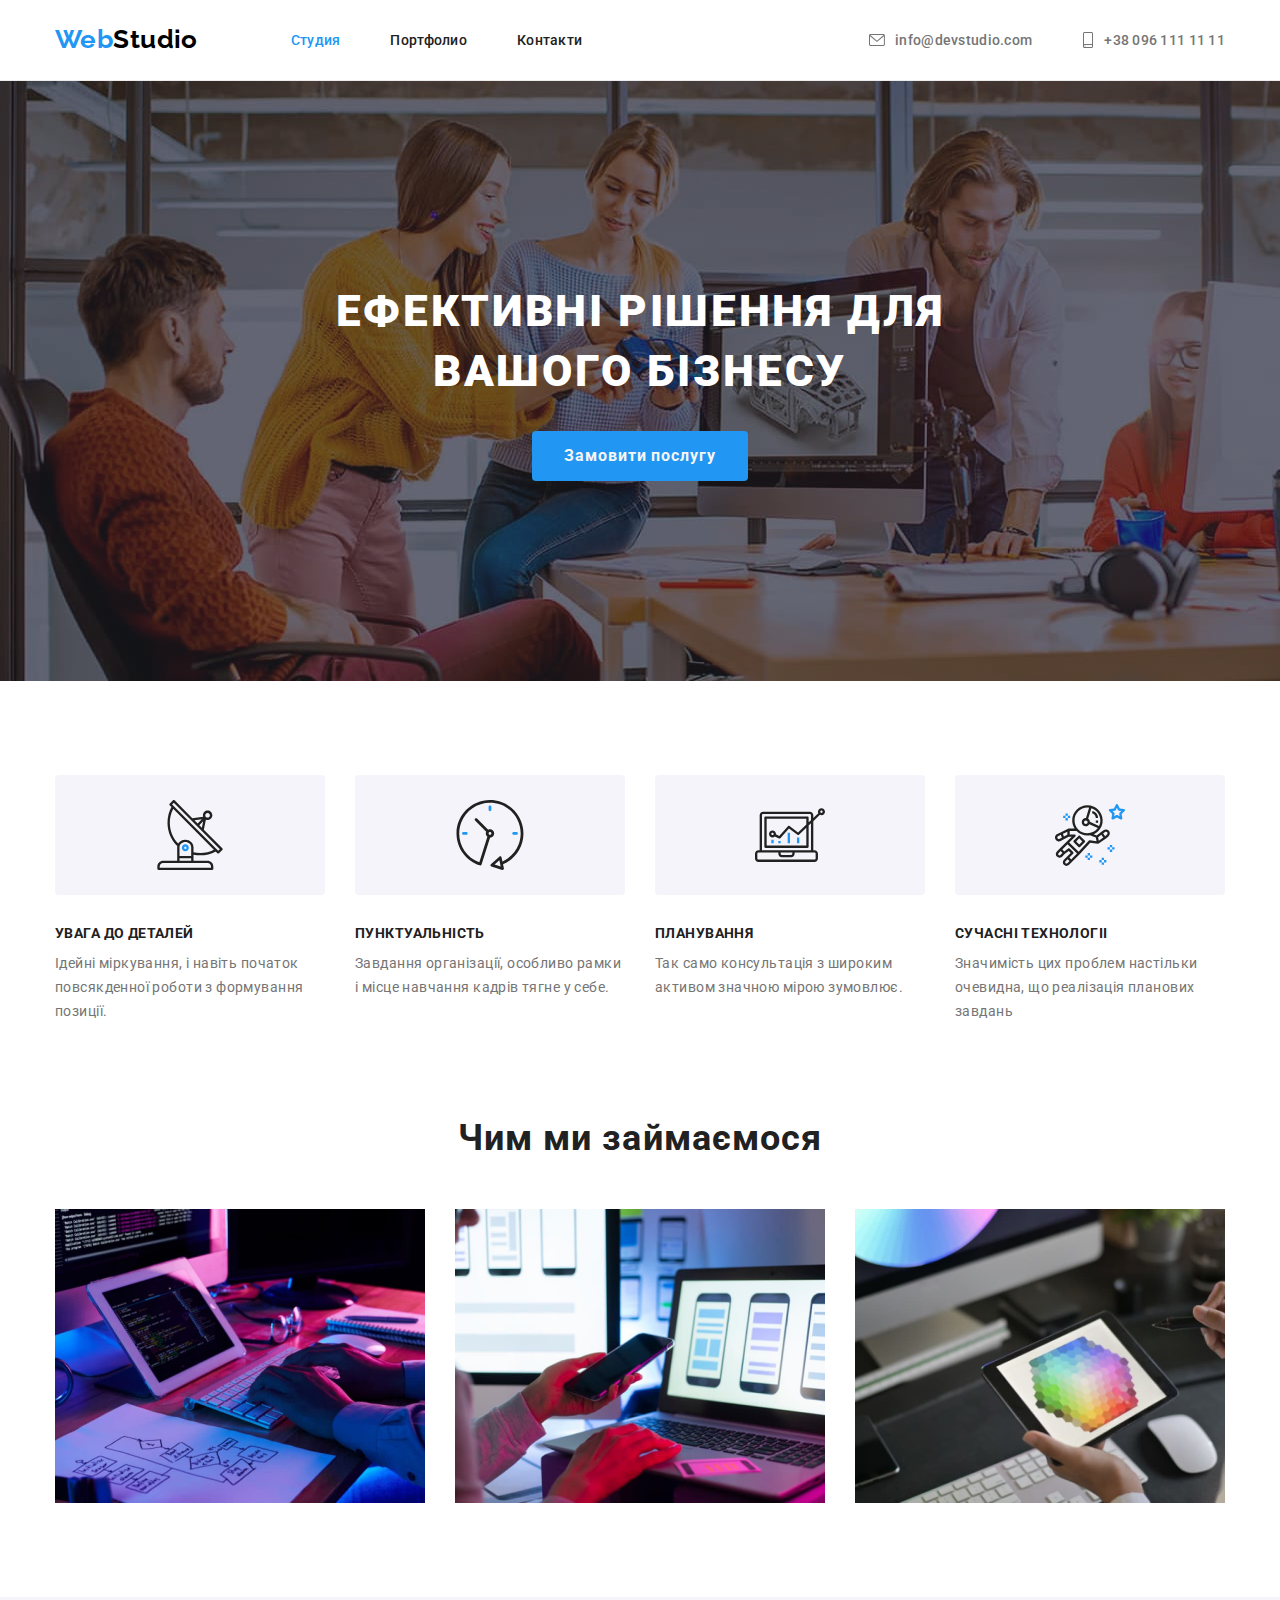
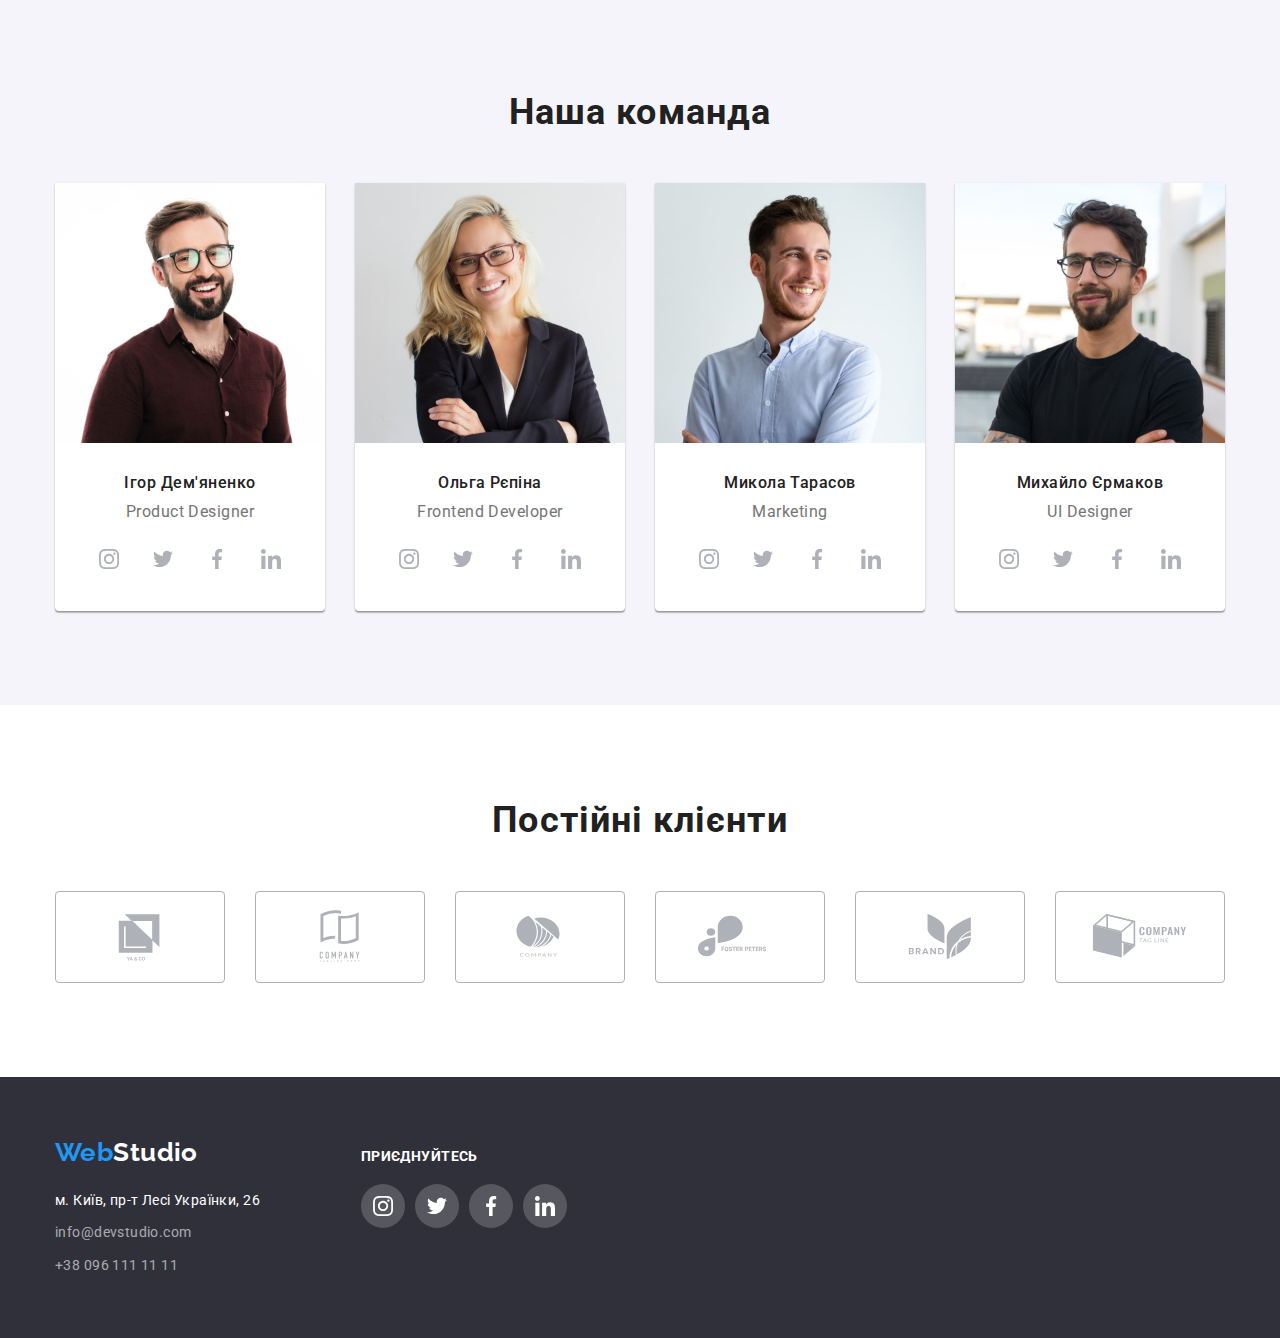
==== index.html @ 204a5676 "Initial commit" ====
<!DOCTYPE html>

<html lang="uk">
  <head>
    <meta charset="UTF-8" />
    <meta http-equiv="X-UA-Compatible" content="IE=edge" />
    <meta name="viewport" content="width=device-width, initial-scale=1.0" />
    <title>Студія</title>
    <link rel="preconnect" href="https://fonts.googleapis.com" />
    <link rel="preconnect" href="https://fonts.gstatic.com" crossorigin />
    <link
      href="https://fonts.googleapis.com/css2?family=Raleway:wght@700&family=Roboto:wght@400;500;700;900&display=swap"
      rel="stylesheet"
    />
    <link
      rel="stylesheet"
      href="https://cdnjs.cloudflare.com/ajax/libs/modern-normalize/1.1.0/modern-normalize.css"
    />
    <link href="./css/styles.css" rel="stylesheet" type="text/css" />
  </head>

  <body>
    <header class="header-studio">
      <div class="container header-container">
        <nav class="header-container">
          <a class="logo" href="./index.html">
            <span class="logo-blue"> Web</span>Studio</a
          >
          <ul class="navigation list header-nav">
            <li>
              <a class="navigation-item logo-blue" href="./index.html">
                Студия</a
              >
            </li>
            <li>
              <a class="navigation-item" href="./portfolio.html">Портфолио</a>
            </li>
            <li><a class="navigation-item" href="">Контакти</a></li>
          </ul>
        </nav>
        <ul class="contacts list">
          <li class="contacts-link">
            <a class="contacts-item" href="mailto:info@devstudio.com">
              <svg class="svg-contacts" width="16" height="12">
                <use href="./images/icons/icons.svg#icon-envelope"></use>
              </svg>
              info@devstudio.com</a
            >
          </li>
          <li class="contacts-link">
            <a class="contacts-item" href="tel:+380961111111">
              <svg class="svg-contacts" width="12" height="16">
                <use href="./images/icons/icons.svg#icon-smartphone"></use>
              </svg>
              +38 096 111 11 11</a
            >
          </li>
        </ul>
      </div>
    </header>

    <main>
    
        <section class="hero">
          <div class="container">
            <h1 class="header">Ефективні рішення для вашого бізнесу</h1>
            <button class="button-serv" type="button">Замовити послугу</button>
          </div>
        </section>
   
      <section class="section">
        <div class="container">
          <h2 class="visually-hidden">
            Характеристики - увага, пунктуальность ....
          </h2>
          <!-- это скрытый тэг --> 
          <ul class="characters list">
            <li>
              <div class="features"><a class="contacts-item " href="">
              <svg class="social-item" width="70" height="70">
                <use href="./images/icons/icons.svg#icon-antenna-1"></use>
              </svg>
            </a></div>
              <h3 class="title-char">увага до деталей</h3>
              <p class="txt-char">
                Ідейні міркування, і навіть початок повсякденної роботи з
                формування позиції.
              </p>
               
            </li>

            <li>
              <div class="features"><a class="contacts-item " href="">
              <svg class="social-item" width="70" height="70">
                <use href="./images/icons/icons.svg#icon-clock-1"></use>
              </svg>
            </a></div>
              <h3 class="title-char">пунктуальність</h3>
              <p class="txt-char">
                Завдання організації, особливо рамки і місце навчання кадрів
                тягне у себе.
              </p>
            </li>

            <li>
              <div class="features"><a class="contacts-item " href="">
              <svg class="social-item" width="70" height="70">
                <use href="./images/icons/icons.svg#icon-diagram-1"></use>
              </svg>
            </a></div>
              <h3 class="title-char">планування</h3>
              <p class="txt-char">
                Так само консультація з широким активом значною мірою зумовлює.
              </p>
            </li>

            <li>
              <div class="features"><a class="contacts-item " href="">
              <svg class="social-item" width="70" height="70">
                <use href="./images/icons/icons.svg#icon-astronaut-1"></use>
              </svg>
            </a></div>
              <h3 class="title-char">сучасні технологіі</h3>
              <p class="txt-char">
                Значимість цих проблем настільки очевидна, що реалізація
                планових завдань
              </p>
            </li>
          </ul>
        </div>
      </section>
      <section class="section work">
        <div class="container">
          <h2 class="title-why">Чим ми займаємося</h2>
          <ul class="why-list list">
            <li>
              <img
                src="./images/leftpicture.jpg"
                alt="алгоритм"
                width="370"
                height="294"
              />
            </li>
            <li>
              <img
                src="./images/centerpicture.jpg"
                alt="смартфон"
                width="370"
                height="294"
              />
            </li>
            <li>
              <img
                src="./images/rightpicture.jpg"
                alt="десктоп"
                width="370"
                height="294"
              />
            </li>
          </ul>
        </div>
      </section>
      <section class="team section">
        <div class="container">
          <h2 class="title-why">Наша команда</h2>
          <ul class="team-list list">
            <li class="team-item">
              <img
                src="./images/demyan.jpg"
                alt="Ігор Дем'яненко"
                width="270"
                height="260"
              />
              <div class="team-card">
                <h3 class="team-name">Ігор Дем'яненко</h3>
                <p class="team-prof" lang="en">Product Designer</p>
              
              <ul class="list social-links">
          <li class="contacts-link team-icon">
            <a class="link-social" href="https://www.instagram.com/">
              <svg class="social-item" width="20" height="20">
                <use href="./images/icons/icons.svg#icon-instagram"></use>
              </svg>
            </a>
          </li>
          <li class="contacts-link team-icon">
            <a class="link-social" href="https://twitter.com/">
              <svg class="social-item" width="20" height="20">
                <use href="./images/icons/icons.svg#icon-twitter"></use>
              </svg>
            </a>
          </li>
          <li class="contacts-link team-icon">
            <a class="link-social" href="https://www.facebook.com/">
              <svg class="social-item" width="20" height="20">
                <use href="./images/icons/icons.svg#icon-facebook"></use>
              </svg>
            </a>
          </li>
          <li class="contacts-link team-icon">
            <a class="link-social" href="https://www.linkedin.com/">
              <svg class="social-item" width="20" height="20">
                <use href="./images/icons/icons.svg#icon-linkedin"></use>
              </svg>
            </a>
          </li>
        </ul></div>
            </li>
            <li class="team-item">
              <img
                src="./images/repina.jpg"
                alt="Ольга Рєпіна"
                width="270"
                height="260"
              />
              <div class="team-card">
                <h3 class="team-name">Ольга Рєпіна</h3>
                <p class="team-prof" lang="en">Frontend Developer</p>
              
              <ul class="list social-links ">
          <li class="contacts-link team-icon">
            <a class="link-social" href="https://www.instagram.com/">
              <svg class="social-item" width="20" height="20">
                <use href="./images/icons/icons.svg#icon-instagram"></use>
              </svg>
            </a>
          </li>
          <li class="contacts-link team-icon">
            <a class="link-social" href="https://twitter.com/">
              <svg class="social-item" width="20" height="20">
                <use href="./images/icons/icons.svg#icon-twitter"></use>
              </svg>
            </a>
          </li>
          <li class="contacts-link team-icon">
            <a class="link-social" href="https://www.facebook.com/">
              <svg class="social-item" width="20" height="20">
                <use href="./images/icons/icons.svg#icon-facebook"></use>
              </svg>
            </a>
          </li>
          <li class="contacts-link team-icon">
            <a class="link-social" href="https://www.linkedin.com/">
              <svg class="social-item" width="20" height="20">
                <use href="./images/icons/icons.svg#icon-linkedin"></use>
              </svg>
            </a>
          </li>
        </ul></div>
            </li>
            <li class="team-item">
              <img
                src="./images/tarasov.jpg"
                alt="Микола Тарасов"
                width="270"
                height="260"
              />
              <div class="team-card">
                <h3 class="team-name">Микола Тарасов</h3>
                <p class="team-prof" lang="en">Marketing</p>
              
              <ul class="list social-links ">
          <li class="contacts-link team-icon">
            <a class="link-social " href="https://www.instagram.com/">
              <svg class="social-item" width="20" height="20">
                <use href="./images/icons/icons.svg#icon-instagram"></use>
              </svg>
            </a>
          </li>
          <li class="contacts-link team-icon">
            <a class="link-social" href="https://twitter.com/">
              <svg class="social-item" width="20" height="20">
                <use href="./images/icons/icons.svg#icon-twitter"></use>
              </svg>
            </a>
          </li>
          <li class="contacts-link team-icon">
            <a class="link-social" href="https://www.facebook.com/">
              <svg class="social-item" width="20" height="20">
                <use href="./images/icons/icons.svg#icon-facebook"></use>
              </svg>
            </a>
          </li>
          <li class="contacts-link team-icon">
            <a class="link-social" href="https://www.linkedin.com/">
              <svg class="social-item" width="20" height="20">
                <use href="./images/icons/icons.svg#icon-linkedin"></use>
              </svg>
            </a>
          </li>
        </ul></div>
            </li>
            <li class="team-item">
              <img
                src="./images/ermakov.jpg"
                alt="Михайло Єрмаков"
                width="270"
                height="260"
              />
              <div class="team-card">
                <h3 class="team-name">Михайло Єрмаков</h3>
                <p class="team-prof" lang="en">UI Designer</p>
             
              <ul class="list social-links ">
          <li class="contacts-link team-icon">
            <a class="link-social " href="https://www.instagram.com/">
              <svg class="social-item" width="20" height="20">
                <use href="./images/icons/icons.svg#icon-instagram"></use>
              </svg>
            </a>
          </li>
          <li class="contacts-link team-icon">
            <a class="link-social" href="https://twitter.com/">
              <svg class="social-item" width="20" height="20">
                <use href="./images/icons/icons.svg#icon-twitter"></use>
              </svg>
            </a>
          </li>
          <li class="contacts-link team-icon">
            <a class="link-social" href="https://www.facebook.com/">
              <svg class="social-item" width="20" height="20">
                <use href="./images/icons/icons.svg#icon-facebook"></use>
              </svg>
            </a>
          </li>
          <li class="contacts-link team-icon">
            <a class="link-social" href="https://www.linkedin.com/">
              <svg class="social-item" width="20" height="20">
                <use href="./images/icons/icons.svg#icon-linkedin"></use>
              </svg>
            </a>
          </li>
        </ul>
            </div>
        </div>
      </section>
      <section class="section">
        <div class="container">
        <h2 class="title-why">Постійні клієнти</h2>
         <ul class="list clients-links ">
          <li class=" clients-icon">
        
              <a class="clients-item " href="">
              <svg class="social-item" width="106" height="60">
                <use href="./images/icons/icons.svg#icon-Logo"></use>
              </svg>
            </a>
          </li>
          <li class=" clients-icon">
   
            <a class="clients-item" href="">
              <svg class="social-item"  width="106" height="60">
                <use href="./images/icons/icons.svg#icon-Logo1"></use>
              </svg>
            </a>
          </li>
           <li class=" clients-icon">
                <a class="clients-item" href="">
              <svg class="social-item" width="106" height="60">
                <use href="./images/icons/icons.svg#icon-Logo2"></use>
              </svg>
            </a>
          </li>
           <li class=" clients-icon">
            
            <a class="clients-item" href="">
              <svg class="social-item"  width="106" height="60">
                <use href="./images/icons/icons.svg#icon-Logo3"></use>
              </svg>
            </a>
          </li>
           <li class=" clients-icon">
          
            <a class="clients-item" href="">
              <svg class="social-item"  width="106" height="60">
                <use href="./images/icons/icons.svg#icon-Logo4"></use>
              </svg>
            </a>
          </li>
           <li class=" clients-icon">
            
            <a class="clients-item" href="">
              <svg class="social-item"  width="106" height="60">
                <use href="./images/icons/icons.svg#icon-Logo5"></use>
              </svg>
            </a>
          </li>
          </ul></div>
      </section>
    </main>
    
    <footer class="foot">
      <div class="container">
        
          <div class="addr">
          <a class="logo logo-footer" href="./index.html">
            <span class="logo-blue"> Web</span>Studio</a
          >
          <address class="foot-address">
            <ul class="list">
              <li class="address-item">
                <a
                  class="address"
                  href="https://goo.gl/maps/z6WJYS9VBnumN4T17"
                  target="_blank"
                  rel="noopener nofollow"
                >
                  м. Київ, пр-т Лесі Українки, 26</a
                >
              </li>
              <li class="address-item">
                <a class="mat-color" href="mailto:info@devstudio.com"
                  >info@devstudio.com</a
                >
              </li>
              <li>
                <a class="mat-color" href="tel:+380961111111"
                  >+38 096 111 11 11</a
                >
              </li>
            </ul>
          </address>
        </div>
        <div class="social">
          <p class="footer-title">приєднуйтесь</p>
        <ul class="list social-links ">
          <li class="contacts-link footer-icon">
            <a class="footer-item footer-icon" href="https://www.instagram.com/">
              <svg class="social-item" width="20" height="20">
                <use href="./images/icons/icons.svg#icon-instagram"></use>
              </svg>
            </a>
          </li>
          <li class="contacts-link footer-icon">
            <a class="footer-item footer-icon" href="https://twitter.com/">
              <svg class="social-item" width="20" height="20">
                <use href="./images/icons/icons.svg#icon-twitter"></use>
              </svg>
            </a>
          </li>
          <li class="contacts-link footer-icon">
            <a class="footer-item footer-icon" href="https://www.facebook.com/">
              <svg class="social-item" width="20" height="20">
                <use href="./images/icons/icons.svg#icon-facebook"></use>
              </svg>
            </a>
          </li>
          <li class="contacts-link footer-icon">
            <a class="footer-item footer-icon" href="https://www.linkedin.com/">
              <svg class="social-item" width="20" height="20">
                <use href="./images/icons/icons.svg#icon-linkedin"></use>
              </svg>
            </a>
          </li>
        </ul>
    
      </div>
    </footer>
  </body>
</html>
---- css/styles.css ----
:root {
  --background-color: #ffffff;
  --footer-color: #2f303a;
  --main-background-color: #f5f5f5;
  --second-background-color: #f5f4fa;
  --maintext-color: #212121;
  --accent-color: #2196f3;
  --accent-second-color: #333333;
  --paragraph-color: #757575;
  --text-color: #000000;
  --address-color: rgba(255, 255, 255, 0.6);
  --social-footer-color: rgba(255, 255, 255, 0.1);
  --group-color: #eeeeee;
  --line-color: #ececec;
  --social-color: #afb1b8;
  --main-font: "Roboto", sans-serif;
  --second-font: "Raleway", sans-serif;
}
/*добавлено в попытке сделать иконку видимой
li svg:not(:root),
svg {
  overflow: visible;
}
*/
body {
  /**основные**/
  background-color: var(--background-color);
  color: var(--maintext-color);
  font-family: var(--main-font);
  font-size: 14px;
  letter-spacing: 0.03em;
}
h1,
h2,
h3,
h4,
h5,
h6,
p,
ul {
  margin: 0;
  padding: 0;
}
img {
  display: block;
  max-width: 100%;
  height: auto;
}
.address {
  font-style: normal;
}
.section {
  padding-bottom: 94px;
  padding-top: 94px;
}
.container {
  width: 1200px;
  padding-left: 15px;
  padding-right: 15px;
  margin-left: auto;
  margin-right: auto;
}
.list {
  list-style: none;
  padding-left: 0;
  margin: 0;
}
.link {
  text-decoration: none;
}
.header-container {
  display: flex;
  align-items: center;
}
.header-studio {
  border-bottom: 1px solid #ececec;
}
.header-nav {
  display: flex;
  align-items: center;
  gap: 50px;
}

.header-list-nav {
  display: flex;
  gap: 30px;
}
.logo {
  color: var(--text-color);
  font-weight: 700;
  font-family: var(--second-font);
  font-style: normal;
  line-height: 1.2;
  font-size: 26px;
  text-decoration: none;
  display: inline-block;
  margin-right: 93px;
}
/*
.contacts-link {
  align-items: center;
}
.contacts-link:hover,
.contacts-link:focus {
  fill: var(--accent-color);
}*/
.header {
  width: 696px;
  color: var(--background-color);
  font-weight: 900;
  font-size: 44px;
  line-height: calc(60 / 44);
  text-align: center;
  letter-spacing: 0.06em;
  text-transform: uppercase;
}

.mat-color {
  line-height: 1.71;
  text-decoration: none;
  color: var(--address-color);
}
.navigation-item {
  display: block;
  color: var(--maintext-color);
  text-decoration: none;
  padding: 32px 0;
  font-size: 14px;
  font-weight: 500;
  line-height: calc(16 / 14);
  letter-spacing: 0.02em;
}
.navigation-item + .navigation-item {
  margin-left: 50px;
}
.logo-blue {
  text-decoration: none;
  color: var(--accent-color);
}
.contacts {
  display: flex;
  align-items: center;
  gap: 50px;
  margin-left: auto;
}
.contacts-item {
  display: flex;
  align-items: center;
  text-decoration: none;
  color: var(--paragraph-color);
  /* width: 122px; */
  font-weight: 500;
  font-size: 1t4px;
  line-height: calc(16 / 14);
  letter-spacing: 0.02em;
}
.svg-contacts {
  margin-right: 10px;
  fill: currentColor;
}
.contacts-item + .contacts-item {
  margin-left: 50px;
}

.team {
  background-color: var(--second-background-color);
}
.team-social {
  /*  margin-bottom: 16px;*/
}
.navigation-item:hover,
.navigation-item:focus {
  color: var(--accent-color);
}

.contacts-item:hover,
.contacts-item:focus {
  color: var(--accent-color);
}

.contacts-vec {
  color: #000000;
}
.filter {
  display: flex;
  justify-content: center;

  margin-bottom: 50px;
  gap: 8px;
}
.filter-item {
  /*кнопки фильтра портфолио*/
  padding: 6px 22px;
  border: 0;
  background-color: var(--second-background-color);
  border-radius: 4px;
  font-size: 16px;
  font-weight: 500;
  font-family: inherit;
  line-height: calc(26 / 16);
  letter-spacing: 0.03em;
  text-align: center;
  color: var(--maintext-color);
  cursor: pointer;
}
.filter-item:hover,
.filter-item:focus {
  background-color: var(--accent-color);
  color: var(--background-color);
  box-shadow: 0px 4px 4px rgba(0, 0, 0, 0.25);
}
/* visually-hidden */
.visually-hidden {
  position: absolute;
  width: 1px;
  height: 1px;
  margin: -1px;
  border: 0;
  padding: 0;
  white-space: nowrap;
  clip-path: inset(100%);
  clip: rect(0 0 0 0);
  overflow: hidden;
}
.img-list {
  /* background-color: var(--second-background-color);*/
  display: flex;
  flex-wrap: wrap;
  gap: 30px;
}

.hero {
  background-color: rgba(47, 48, 58, 0.4);
  background: linear-gradient(rgba(47, 48, 58, 0.4), rgba(47, 48, 58, 0.4)),
    url(../images/hero-backgr.jpg);

  background-repeat: no-repeat;
  background-size: cover;
  padding: 200px 0;
  max-width: 1600px;
  height: 600px;
  margin: 0 auto;
}

.hero .header {
  /* max-width: 1600px;
  text-align: center;*/
  margin: 0 auto;
  margin-bottom: 30px;
}
.button-serv {
  display: block;
  margin-top: 30px;
  padding: 10px 32px;
  margin: 0 auto;
  font-family: inherit;
  background-color: var(--accent-color);
  color: var(--main-background-color);
  font-style: normal;
  font-weight: 700;
  font-size: 16px;
  line-height: calc(30 / 16);
  cursor: pointer;
  border: none;
  border-radius: 4px;
  min-width: 216px;
  align-items: center;
  letter-spacing: 0.06em;
}
.characters {
  display: flex;
  gap: 30px;
}
.title {
  /*заголовок проектов в порфолио*/
  margin-bottom: 4px;
  font-size: 18px;
  font-weight: 700;
  line-height: calc(36 / 18);
  letter-spacing: 0.06em;
  color: var(--maintext-color);
}
.title-char {
  /*заголовок характеристик в студия*/
  font-family: inherit;
  font-size: 14px;
  font-weight: 700;
  line-height: calc(16 / 14);
  letter-spacing: 0.03em;
  text-align: left;
  font-style: normal;
  line-height: 16px;
  letter-spacing: 0.03em;
  text-transform: uppercase;
  margin-bottom: 10px;
}
.txt-char {
  /*текст характеристик в студия*/

  font-weight: 400;
  line-height: calc(24 / 14);
  letter-spacing: 0.03em;
  text-align: left;
  color: var(--paragraph-color);
}
.title-why {
  /*заголовок чем мы занимаемя( и наша команда) в студия*/

  font-size: 36px;
  font-weight: 700;
  line-height: calc(42 / 36);
  letter-spacing: 0.03em;
  text-align: center;
  margin-bottom: 50px;
}
.why-list,
.team-list {
  display: flex;
  gap: 30px;
}
.why-list:first-child,
.team-list:first-child {
  margin-left: 0;
}
.text {
  /*текст в проектах портфолио*/
  font-family: inherit;
  font-size: 16px;
  line-height: calc(30 / 16);
  color: var(--paragraph-color);
}
.features {
  padding: 25px 100px;
  width: 270px;
  height: 120px;
  background: var(--second-background-color);
  border-radius: 4px;
  margin-bottom: 30px;
}
.work {
  padding-top: 0;
}
.team-item {
  max-width: 270px;
  /* material shadow v1 */
  box-shadow: 0px 1px 3px rgba(0, 0, 0, 0.12), 0px 1px 1px rgba(0, 0, 0, 0.14),
    0px 2px 1px rgba(0, 0, 0, 0.2);
  border-radius: 0px 0px 4px 4px;
  background-color: var(--background-color);
}
.team-name {
  margin-bottom: 10px;
  font-family: inherit;
  font-size: 16px;
  font-weight: 500;
  line-height: calc(19 / 16);
  letter-spacing: 0.03em;
  text-align: center;
  color: var(--maintext-color);
}
.team-card {
  padding: 30px 0;
}
.team-item-text {
  padding-bottom: 30px;
}
.card-set {
  /* background-color: var(--group-color);*/
}
/*.card-set:hover,
.card-set:focus {
  box-shadow: 0px 4px 4px rgba(0, 0, 0, 0.25);
}*/

.card-item {
  padding: 20px 24px;
  border: 1px solid var(--group-color);
  border-top: none;
}
.team-prof {
  font-family: inherit;
  font-size: 16px;
  font-weight: 400;
  line-height: calc(19 / 16);
  letter-spacing: 0.03em;
  text-align: center;
  color: var(--paragraph-color);
}
.link-social {
  display: flex;
  align-items: center;
  text-decoration: none;
  color: var(--paragraph-color);
}
.link-social:hover,
.link-social:focus {
  color: var(--background-color);
  background-color: var(--accent-color);
}
.team-icon a {
  text-decoration: none;
  color: var(--social-color);
  /* background: rgba(255, 255, 255, 0.1);*/
  width: 44px;
  height: 44px;
  border-radius: 50%;
  display: flex;
  align-items: center;
  justify-content: center;
}
.clients-item {
  display: flex;
  align-items: center;
  justify-content: center;
  text-decoration: none;
  color: var(--social-color);
  width: 100%;
  height: 100%;
  border: 1px solid currentColor;
  border-radius: 4px;
}
.clients-icon {
  width: 170px;
  height: 92px;
  /* border: 1px solid var(--social-color);
  border-radius: 4px;
  display: flex;
  align-items: center;
  justify-content: center;*/
}

.clients-item:hover,
.clients-item:focus {
  border: 1px solid var(--accent-color);
  color: var(--accent-color);
}

.clients-item .social-item:hover,
.clients-item .social-item:focus {
  fill: var(--accent-color);
}
.foot-address {
  font-style: normal;
  margin-top: 20px;
}
.logo-footer {
  color: var(--background-color);
}
.address {
  text-decoration: none;

  font-family: inherit;
  font-size: 14px;
  font-weight: 400;
  line-height: calc(24 / 14);
  letter-spacing: 0.03em;
  text-align: left;

  color: var(--background-color);
}

.list .address:hover,
.list .mat-color:hover,
.list .address:focus,
.list .mat-color:focus {
  color: var(--accent-color);
}
.foot {
  background-color: var(--footer-color);
  padding: 60px 0;
}
.footer-horizont {
  display: flex;
}
.address-item:not(:last-child) {
  margin-bottom: 9px;
}
.footer-title {
  color: var(--background-color);

  font-weight: 700;

  line-height: 16px;

  text-transform: uppercase;
  margin-bottom: 20px;
}
.footer-icon {
  display: flex;
  justify-content: center;
  fill: var(--background-color);
  background: var(--social-footer-color);
  width: 44px;
  height: 44px;
  border-radius: 50%;
}
.footer-icon:hover,
.footer-icon:focus {
  background: var(--accent-color);
  fill: var(--background-color);
}

.social {
  margin-left: 70px;
}
.social-item {
  /* display: flex;
  align-items: center;
  justify-content: space-around;*/
  fill: currentColor;
}
.card-link {
  display: block;
}
.card-link:hover,
.card-link:focus {
  box-shadow: 0px 4px 4px rgba(0, 0, 0, 0.25);
}
.social-links {
  display: flex;
  justify-content: center;
  gap: 10px;
  margin-top: 16px;
}

.clients-links {
  display: flex;
  align-items: center;
  justify-content: space-around;
  gap: 30px;
}
.foot .container {
  display: flex;
  align-items: baseline;
}
.footer-item {
  display: flex;
  align-items: center;
  text-decoration: none;
  color: var(--background-color);
}
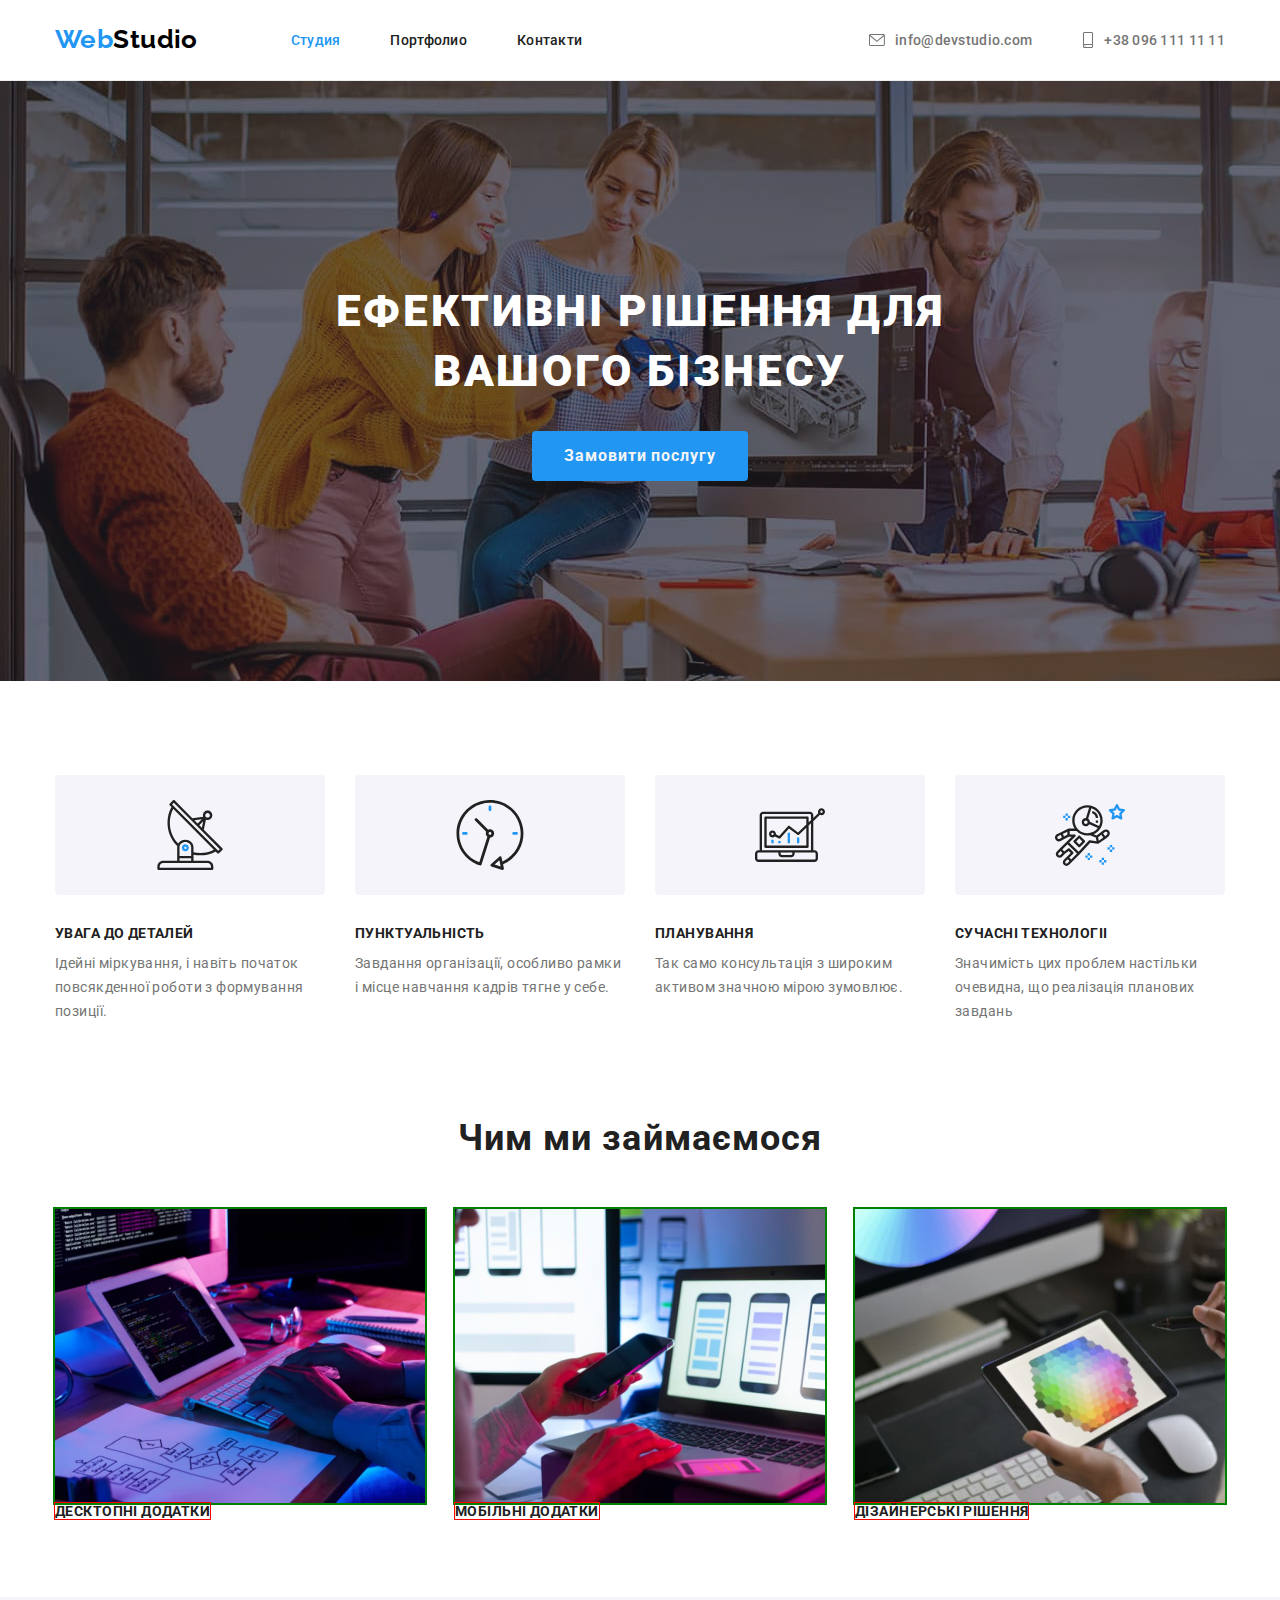
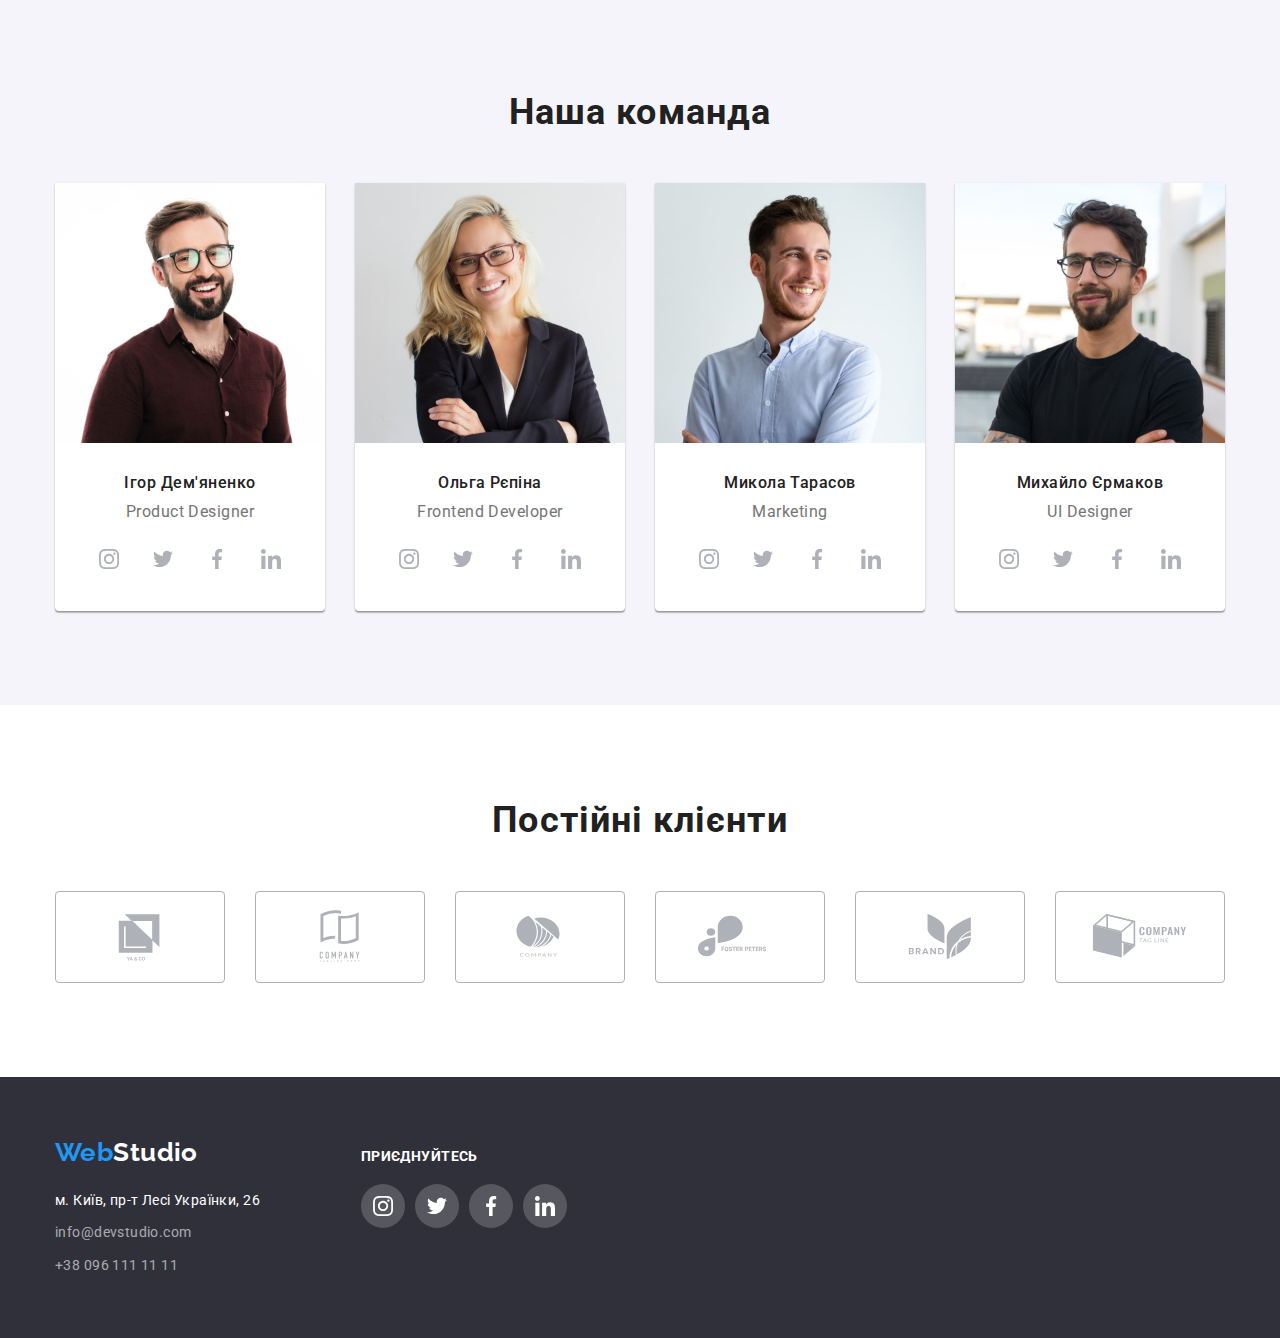
==== commit b494adcd: "не накладывается текст на картинку" ====
--- a/index.html
+++ b/index.html
@@ -133,29 +133,38 @@
         <div class="container">
           <h2 class="title-why">Чим ми займаємося</h2>
           <ul class="why-list list">
-            <li>
+           <!-- текст не накладывается на картинку и не оборачивается в один див картинка с текстом -->
+            <li class="">
+      <div class="why-item">
               <img
                 src="./images/leftpicture.jpg"
                 alt="алгоритм"
                 width="370"
                 height="294"
               />
-            </li>
-            <li>
+              <div class="why-text">десктопні додатки</div>
+            </div>
+            </li>
+            <li class="">
+              <div class="why-item">
               <img
                 src="./images/centerpicture.jpg"
                 alt="смартфон"
                 width="370"
                 height="294"
               />
-            </li>
-            <li>
+               <p class="why-text">мобільні додатки</p></div>
+            </li>
+            <li >
+<div class="why-item">
               <img
                 src="./images/rightpicture.jpg"
                 alt="десктоп"
                 width="370"
                 height="294"
               />
+                <p class="why-text"> дізайнерські рішення</p>
+              </div>
             </li>
           </ul>
         </div>
@@ -456,5 +465,6 @@
     
       </div>
     </footer>
+    <script src="./js/modal.js"></script>
   </body>
 </html>
--- a/css/styles.css
+++ b/css/styles.css
@@ -16,12 +16,7 @@
   --main-font: "Roboto", sans-serif;
   --second-font: "Raleway", sans-serif;
 }
-/*добавлено в попытке сделать иконку видимой
-li svg:not(:root),
-svg {
-  overflow: visible;
-}
-*/
+
 body {
   /**основные**/
   background-color: var(--background-color);
@@ -96,14 +91,7 @@
   display: inline-block;
   margin-right: 93px;
 }
-/*
-.contacts-link {
-  align-items: center;
-}
-.contacts-link:hover,
-.contacts-link:focus {
-  fill: var(--accent-color);
-}*/
+
 .header {
   width: 696px;
   color: var(--background-color);
@@ -340,6 +328,22 @@
 .work {
   padding-top: 0;
 }
+.why-item {
+  position: relative;
+  outline: 2px solid green;
+}
+
+.why-text {
+  position: absolute;
+  outline: 1px solid red;
+  color: red);
+  font-style: normal;
+  font-weight: 700;
+  line-height: 16px;
+  text-align: center;
+  letter-spacing: 0.03em;
+  text-transform: uppercase;
+}
 .team-item {
   max-width: 270px;
   /* material shadow v1 */
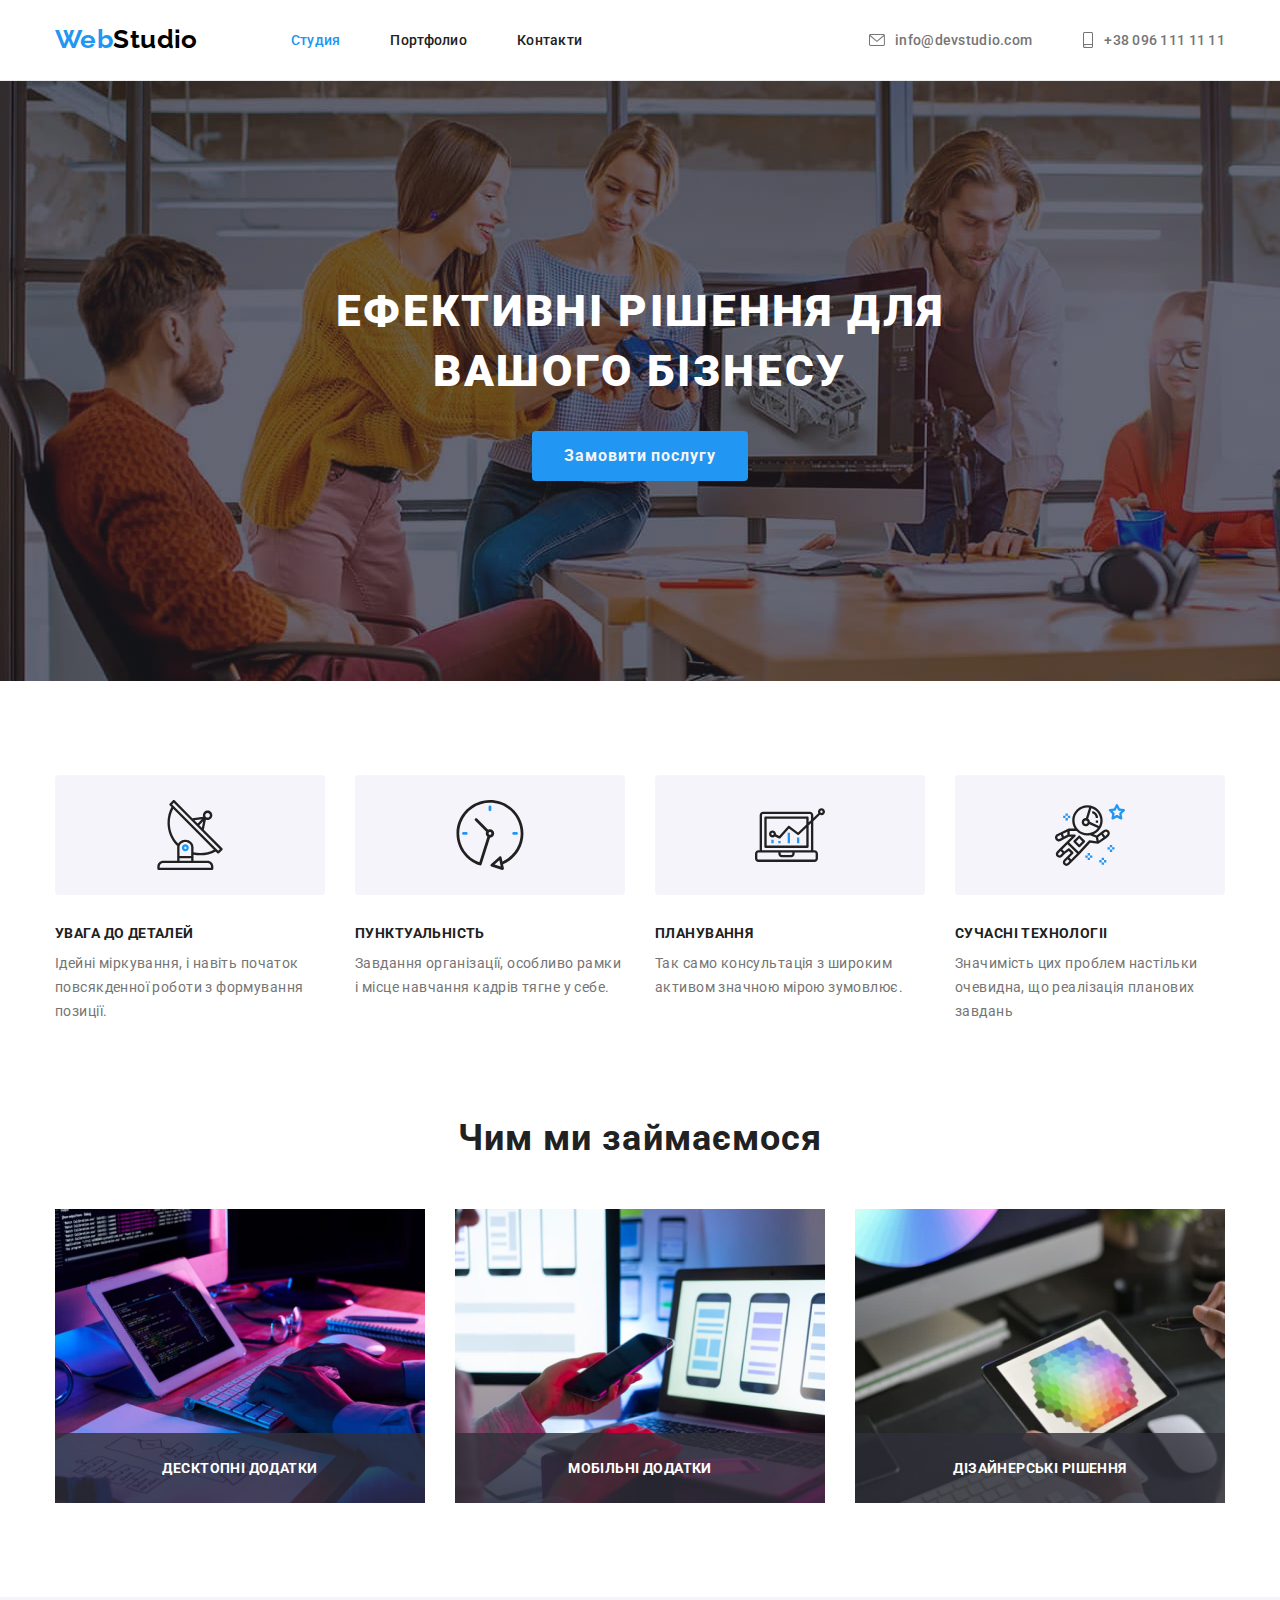
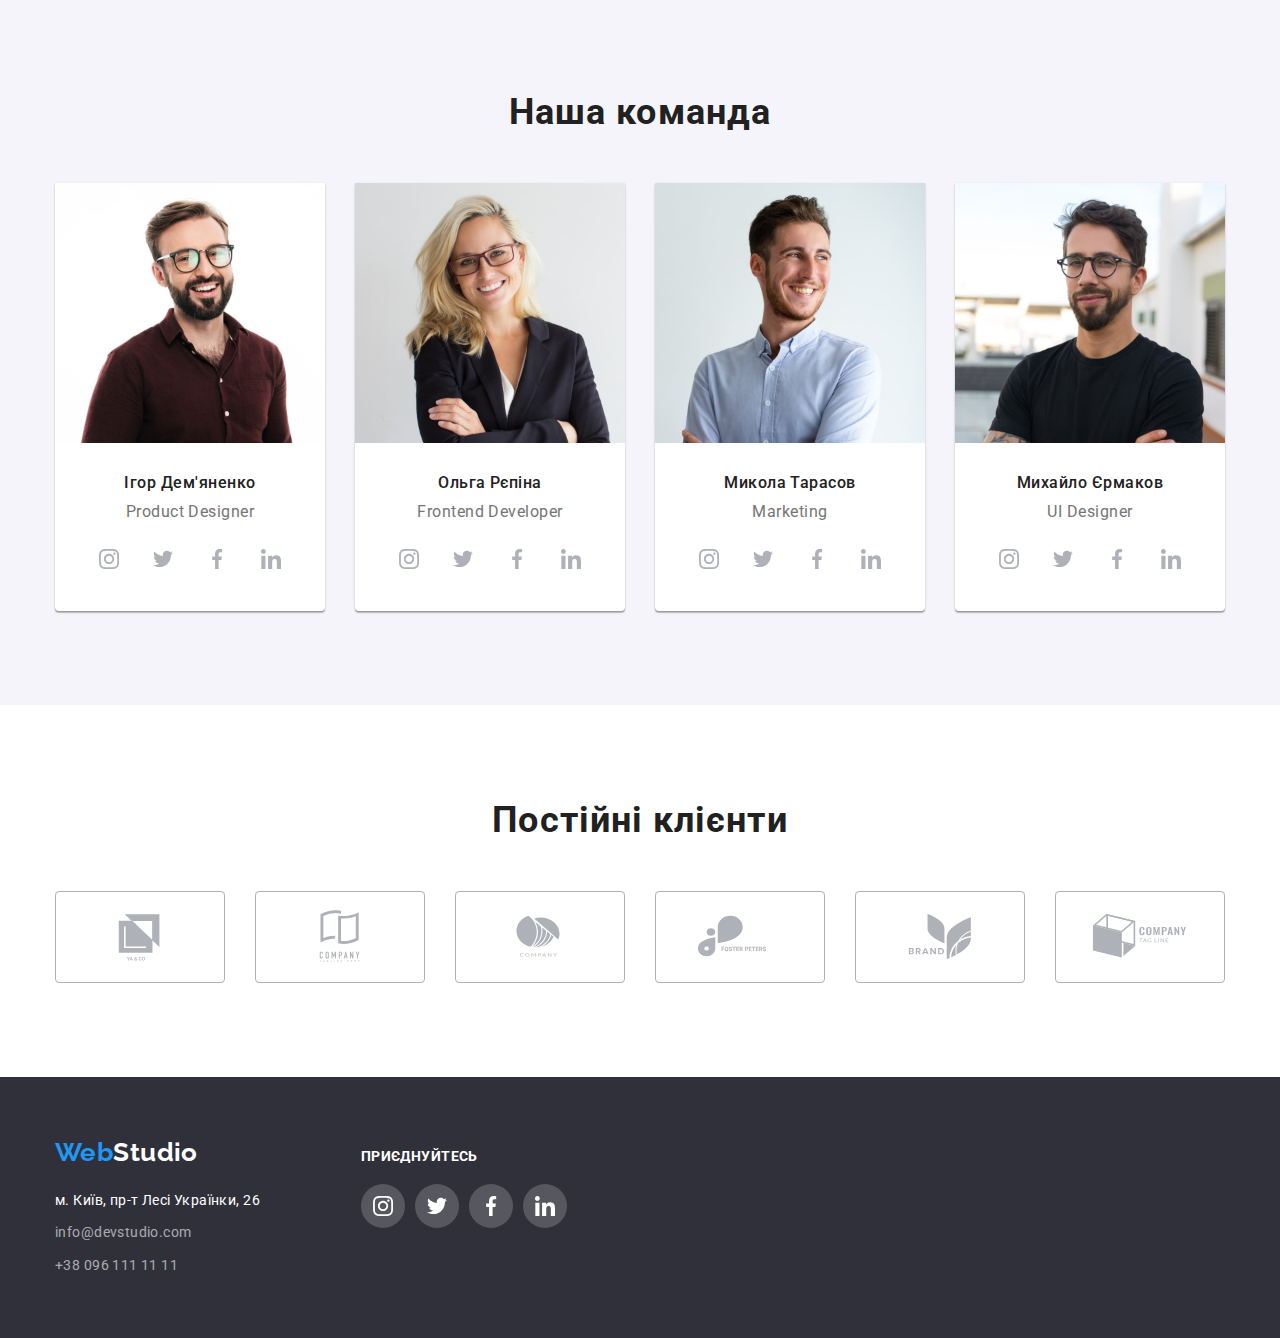
==== commit 6e3a6928: "чим займаємось add text" ====
--- a/index.html
+++ b/index.html
@@ -132,9 +132,10 @@
       <section class="section work">
         <div class="container">
           <h2 class="title-why">Чим ми займаємося</h2>
+          
           <ul class="why-list list">
-           <!-- текст не накладывается на картинку и не оборачивается в один див картинка с текстом -->
-            <li class="">
+          
+            <li >
       <div class="why-item">
               <img
                 src="./images/leftpicture.jpg"
--- a/css/styles.css
+++ b/css/styles.css
@@ -8,6 +8,7 @@
   --accent-second-color: #333333;
   --paragraph-color: #757575;
   --text-color: #000000;
+  --why-bg-color: rgba(47, 48, 58, 0.8);
   --address-color: rgba(255, 255, 255, 0.6);
   --social-footer-color: rgba(255, 255, 255, 0.1);
   --group-color: #eeeeee;
@@ -330,13 +331,17 @@
 }
 .why-item {
   position: relative;
-  outline: 2px solid green;
 }
 
 .why-text {
   position: absolute;
-  outline: 1px solid red;
-  color: red);
+  bottom: 0;
+  right: 50%;
+  transform: translate(50%, 0);
+  width: 100%;
+  padding: 27px 0;
+  background-color: var(--why-bg-color);
+  color: var(--background-color);
   font-style: normal;
   font-weight: 700;
   line-height: 16px;
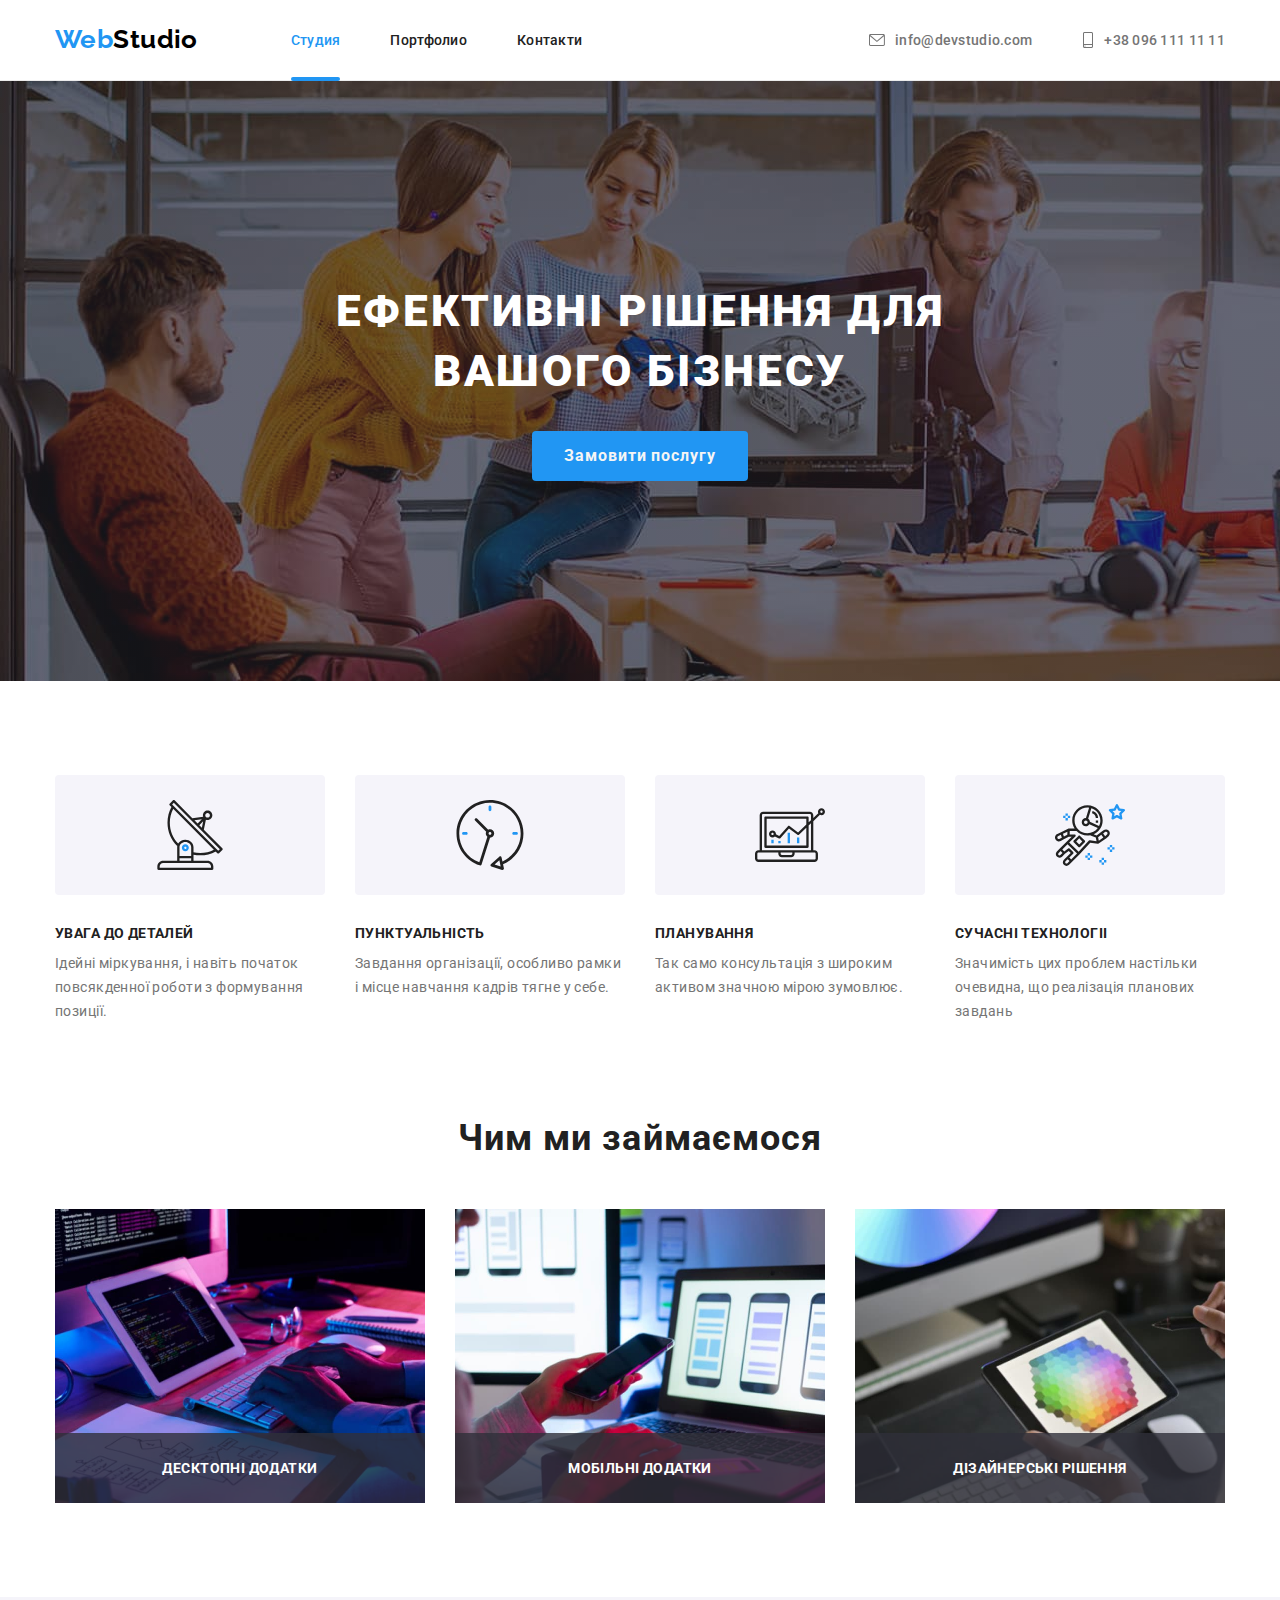
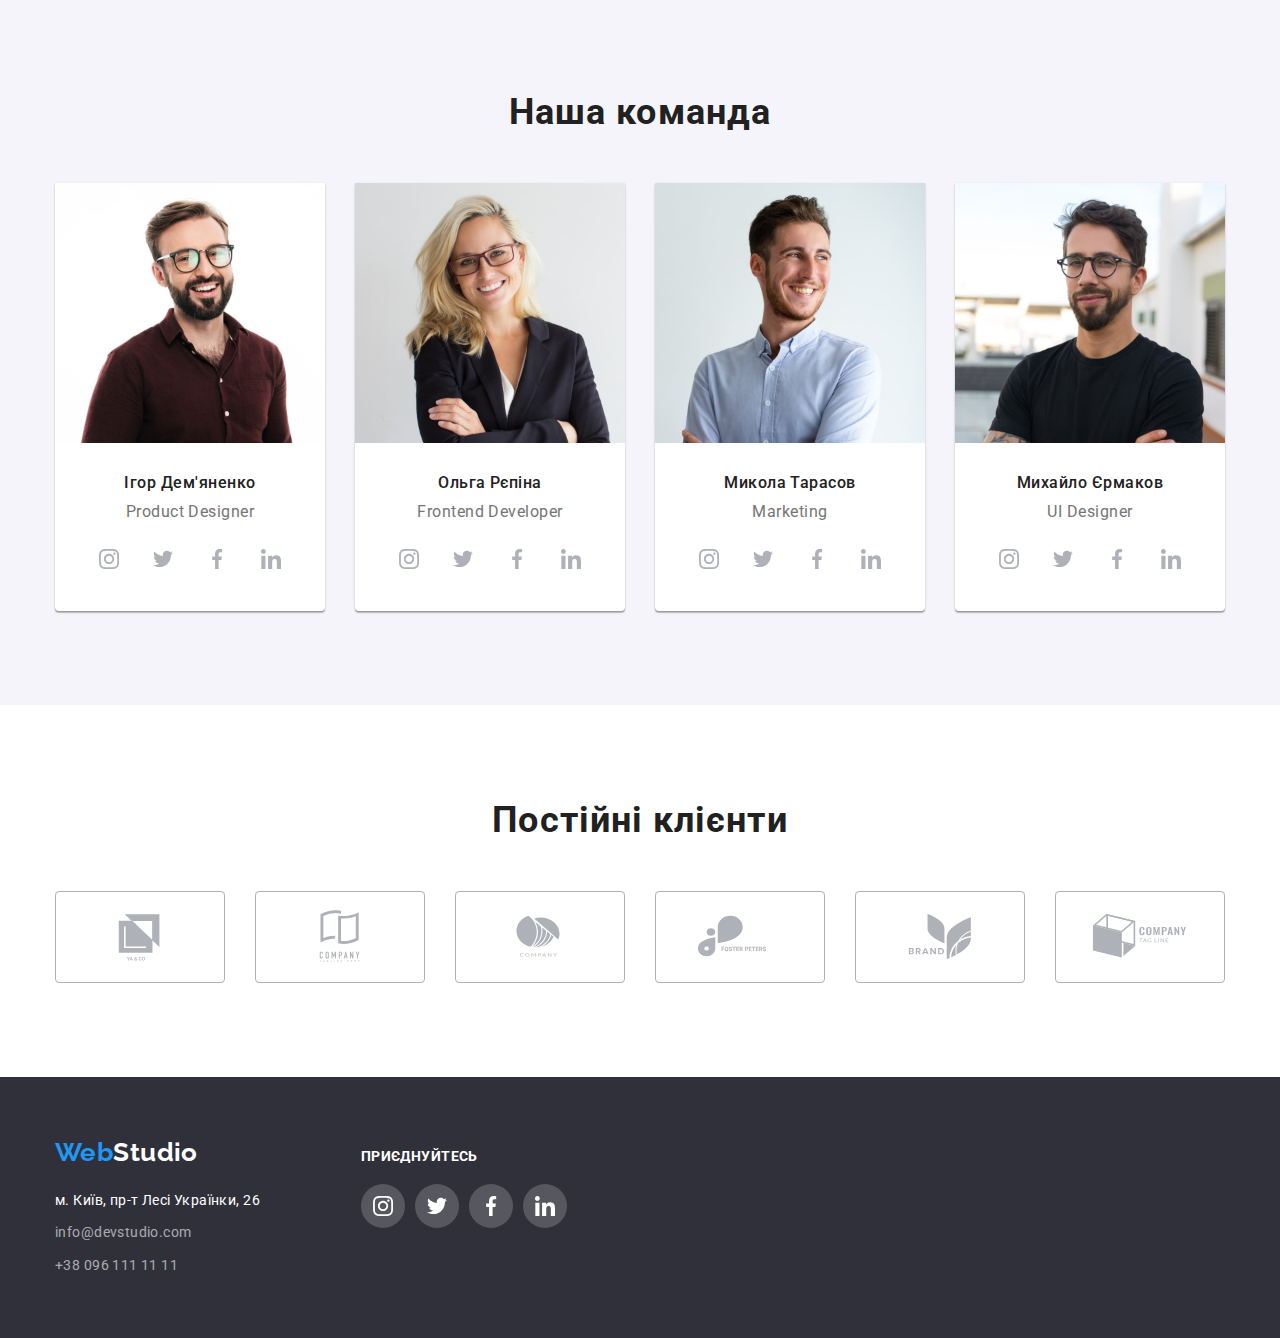
==== commit 5463307b: "add overlay in portfolio" ====
--- a/index.html
+++ b/index.html
@@ -28,7 +28,7 @@
           >
           <ul class="navigation list header-nav">
             <li>
-              <a class="navigation-item logo-blue" href="./index.html">
+              <a class="navigation-item logo-blue nav-active" href="./index.html">
                 Студия</a
               >
             </li>
--- a/css/styles.css
+++ b/css/styles.css
@@ -11,6 +11,7 @@
   --why-bg-color: rgba(47, 48, 58, 0.8);
   --address-color: rgba(255, 255, 255, 0.6);
   --social-footer-color: rgba(255, 255, 255, 0.1);
+  --overlay-color: rgba(33, 150, 243, 0.9);
   --group-color: #eeeeee;
   --line-color: #ececec;
   --social-color: #afb1b8;
@@ -119,6 +120,21 @@
   line-height: calc(16 / 14);
   letter-spacing: 0.02em;
 }
+.nav-active {
+  position: relative;
+}
+/*  */
+.nav-active:after {
+  content: "";
+  position: absolute;
+  border-bottom: 4px solid var(--accent-color);
+  left: 0;
+  bottom: -1px;
+  width: 100%;
+  height: 4px;
+  border-radius: 2px;
+}
+
 .navigation-item + .navigation-item {
   margin-left: 50px;
 }
@@ -386,6 +402,37 @@
   border: 1px solid var(--group-color);
   border-top: none;
 }
+.card-set-thumb {
+  position: relative;
+  overflow: hidden;
+}
+.overlay {
+  position: absolute;
+  top: 0;
+  left: 0;
+  background-color: var(--overlay-color);
+  width: 100%;
+  height: 100%;
+  padding: 63px 24px;
+
+  display: flex;
+  align-items: center;
+  justify-content: center;
+
+  transform: translateY(100%);
+  transition-duration: 250ms;
+  transition-timing-function: cubic-bezier(0.4, 0, 0.2, 1);
+}
+.overlay-descr {
+  font-size: 18px;
+  line-height: 28px;
+  letter-spacing: 0.03em;
+  color: var(--background-color);
+}
+
+.card-set:hover .overlay {
+  transform: translateY(0);
+}
 .team-prof {
   font-family: inherit;
   font-size: 16px;
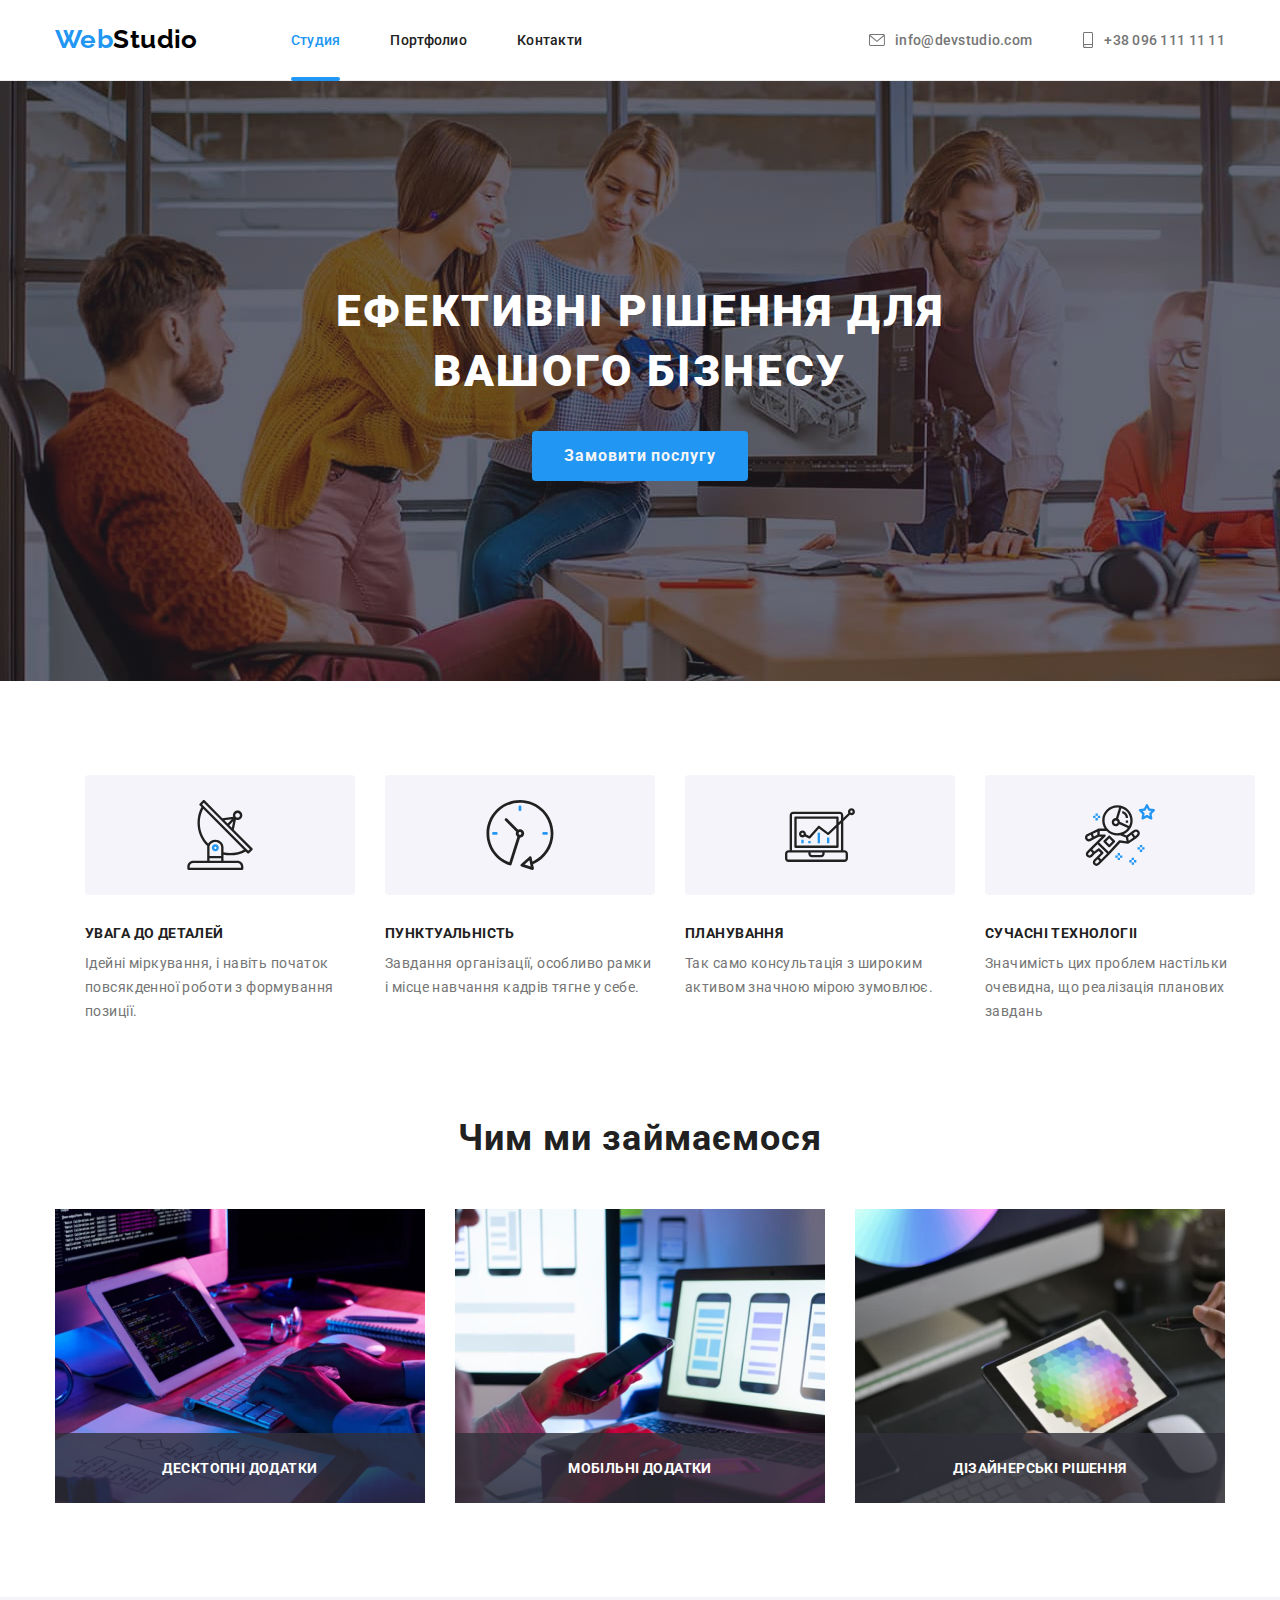
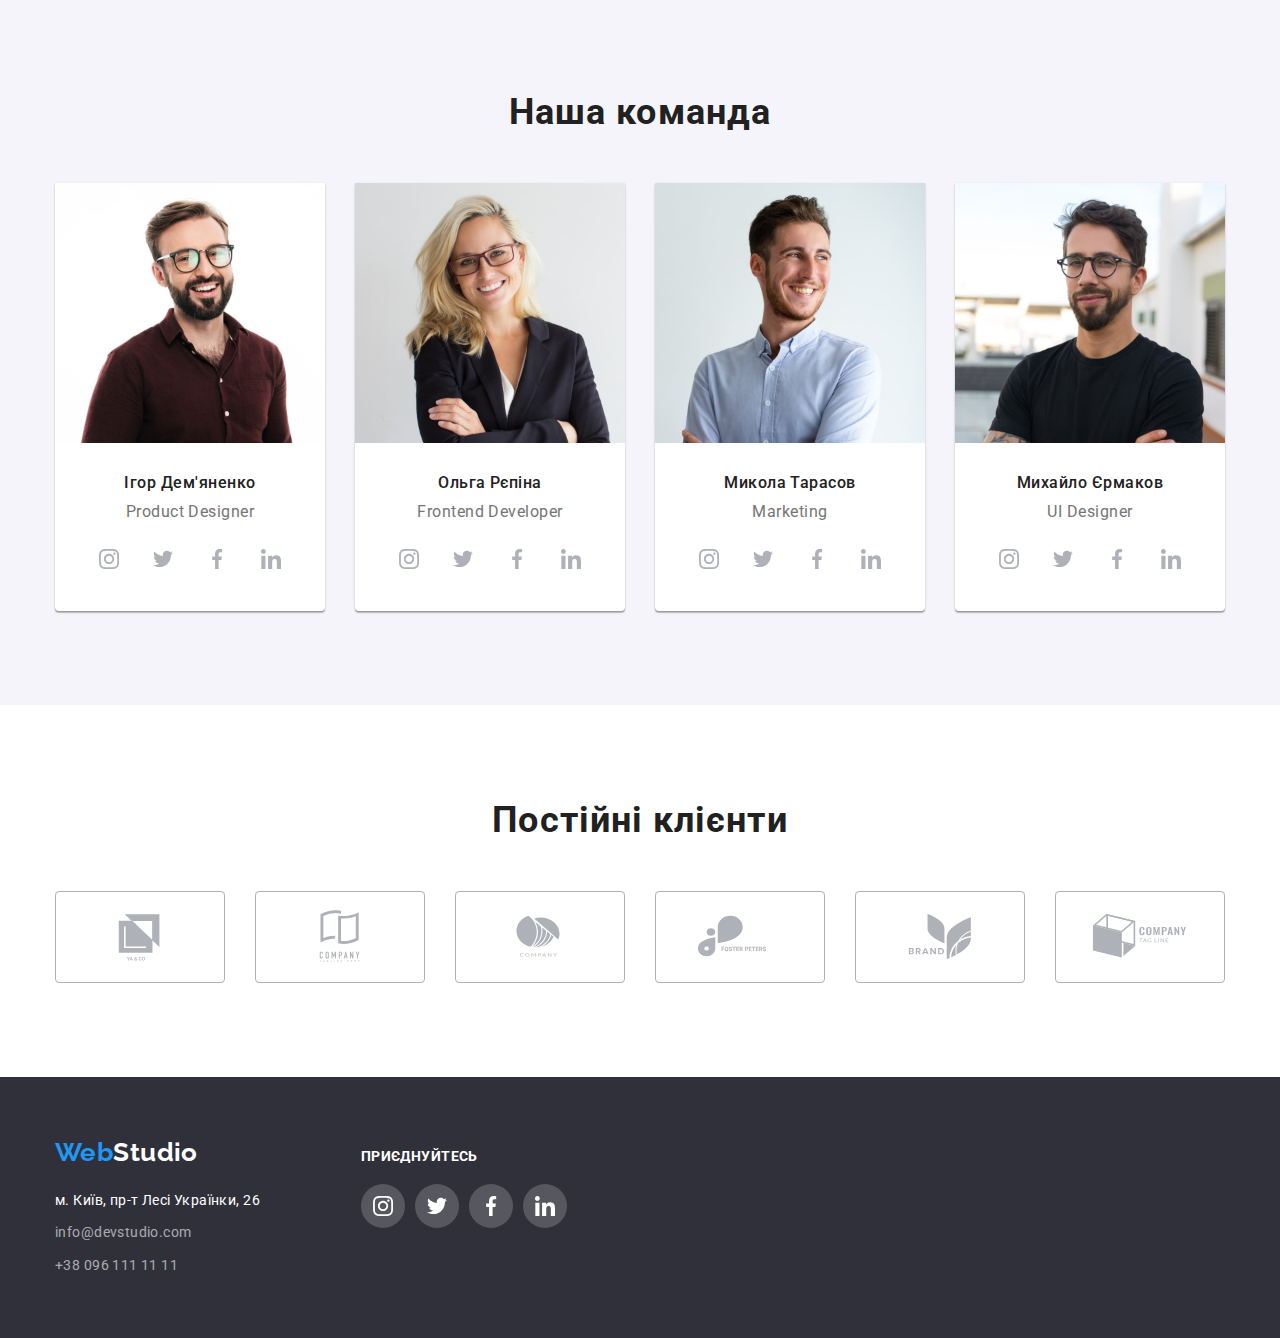
==== commit dfebc2ed: "add modal window" ====
--- a/index.html
+++ b/index.html
@@ -64,8 +64,19 @@
         <section class="hero">
           <div class="container">
             <h1 class="header">Ефективні рішення для вашого бізнесу</h1>
-            <button class="button-serv" type="button">Замовити послугу</button>
+            <button class="button-serv" data-modal-open type="button">Замовити послугу</button>
+          <!-- modal window -->
+<div class="backdrop is-hidden" data-modal>
+  <div class="modal">
+      <a class="modal-cross " data-modal-close href="">
+              <svg class="social-item" width="18" height="18">
+                <use href="./images/icons/icons.svg#icon-cross"></use>
+              </svg>
+  </div>
+</div>
+          
           </div>
+
         </section>
    
       <section class="section">
--- a/css/styles.css
+++ b/css/styles.css
@@ -12,6 +12,8 @@
   --address-color: rgba(255, 255, 255, 0.6);
   --social-footer-color: rgba(255, 255, 255, 0.1);
   --overlay-color: rgba(33, 150, 243, 0.9);
+  --backdrop-color: rgba(0, 0, 0, 0.2);
+  --cross-color: rgba(0, 0, 0, 0.1);
   --group-color: #eeeeee;
   --line-color: #ececec;
   --social-color: #afb1b8;
@@ -213,6 +215,51 @@
   background-color: var(--accent-color);
   color: var(--background-color);
   box-shadow: 0px 4px 4px rgba(0, 0, 0, 0.25);
+}
+.backdrop {
+  position: fixed;
+  top: 0;
+  left: 0;
+  width: 100%;
+  height: 100%;
+  background-color: var(--backdrop-color);
+}
+.backdrop.is-hidden {
+  opacity: 0;
+  pointer-events: none;
+  visibility: hidden;
+}
+.backdrop.is-hidden .modal {
+  transform: translate(-50%, -50%) scale(0.3);
+  transition-property: visibility;
+}
+.modal {
+  position: absolute;
+  top: 50%;
+  left: 50%;
+  min-width: 528px;
+  min-height: 581px;
+  box-shadow: 0px 1px 3px rgba(0, 0, 0, 0.12), 0px 1px 1px rgba(0, 0, 0, 0.14),
+    0px 2px 1px rgba(0, 0, 0, 0.2);
+  border-radius: 4px;
+  background-color: var(--background-color);
+  transform: translate(-50%, -50%) scale(1);
+  transition-duration: 1s;
+  z-index: 2;
+}
+.modal a {
+  position: absolute;
+  right: 0;
+  color: var(--social-color);
+  /* background: rgba(255, 255, 255, 0.1);*/
+  width: 44px;
+  height: 44px;
+  border-radius: 50%;
+  border: 1px solid var(--cross-color);
+  display: flex;
+  align-items: center;
+  justify-content: center;
+  margin: 8px 8px 0 0;
 }
 /* visually-hidden */
 .visually-hidden {
@@ -364,6 +411,7 @@
   text-align: center;
   letter-spacing: 0.03em;
   text-transform: uppercase;
+  z-index: 1;
 }
 .team-item {
   max-width: 270px;
